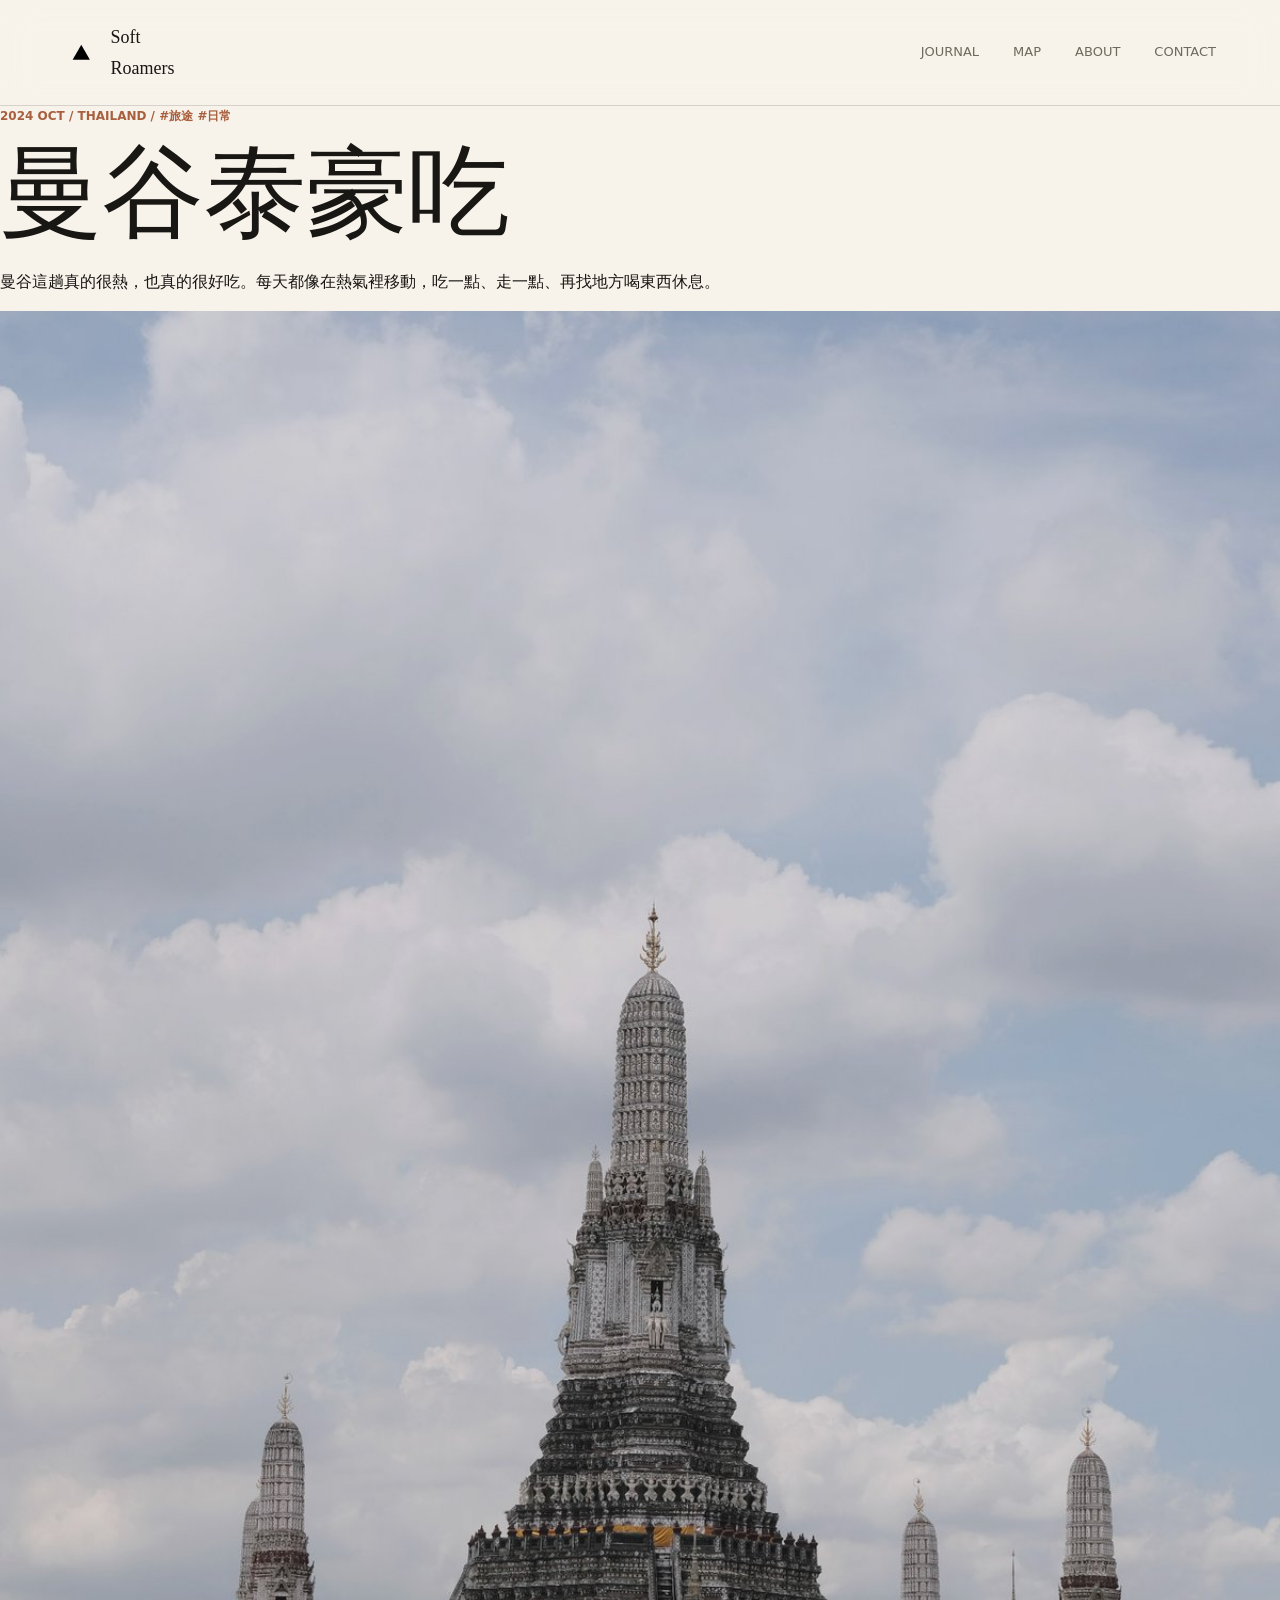
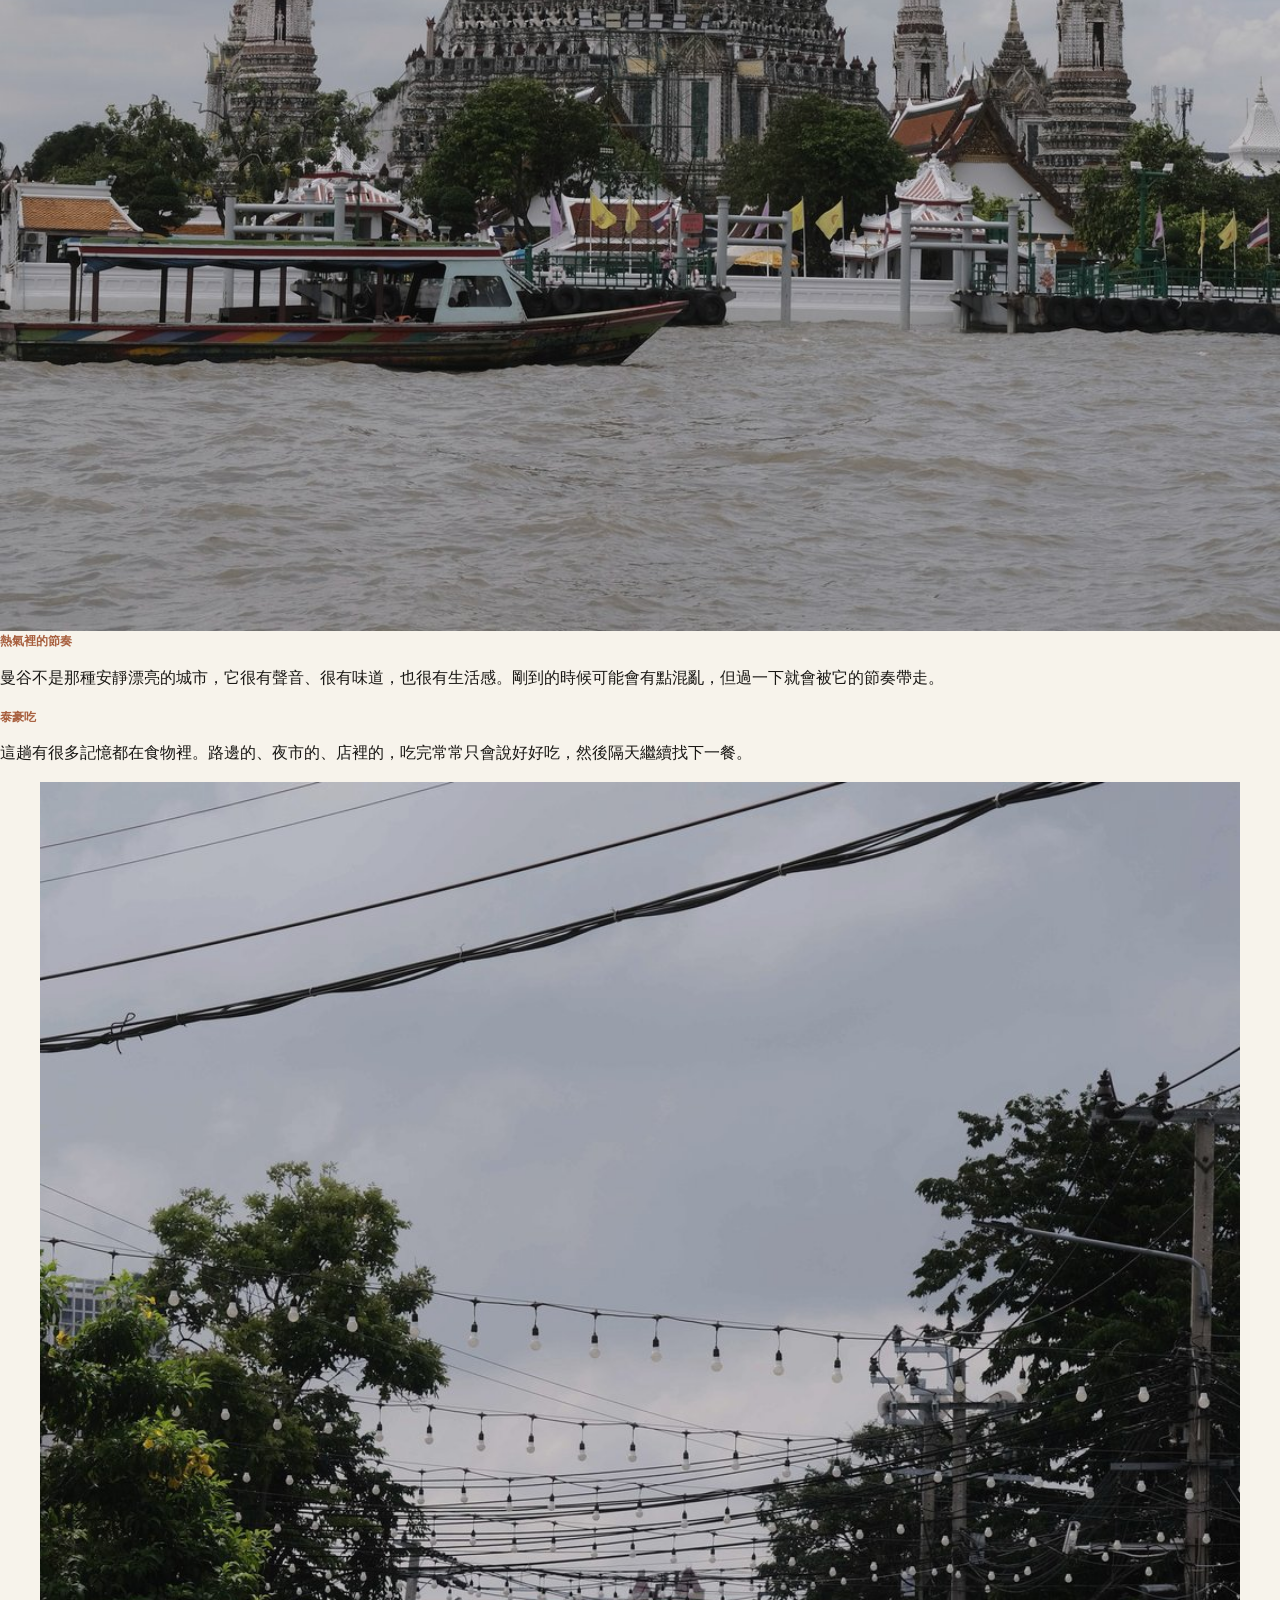
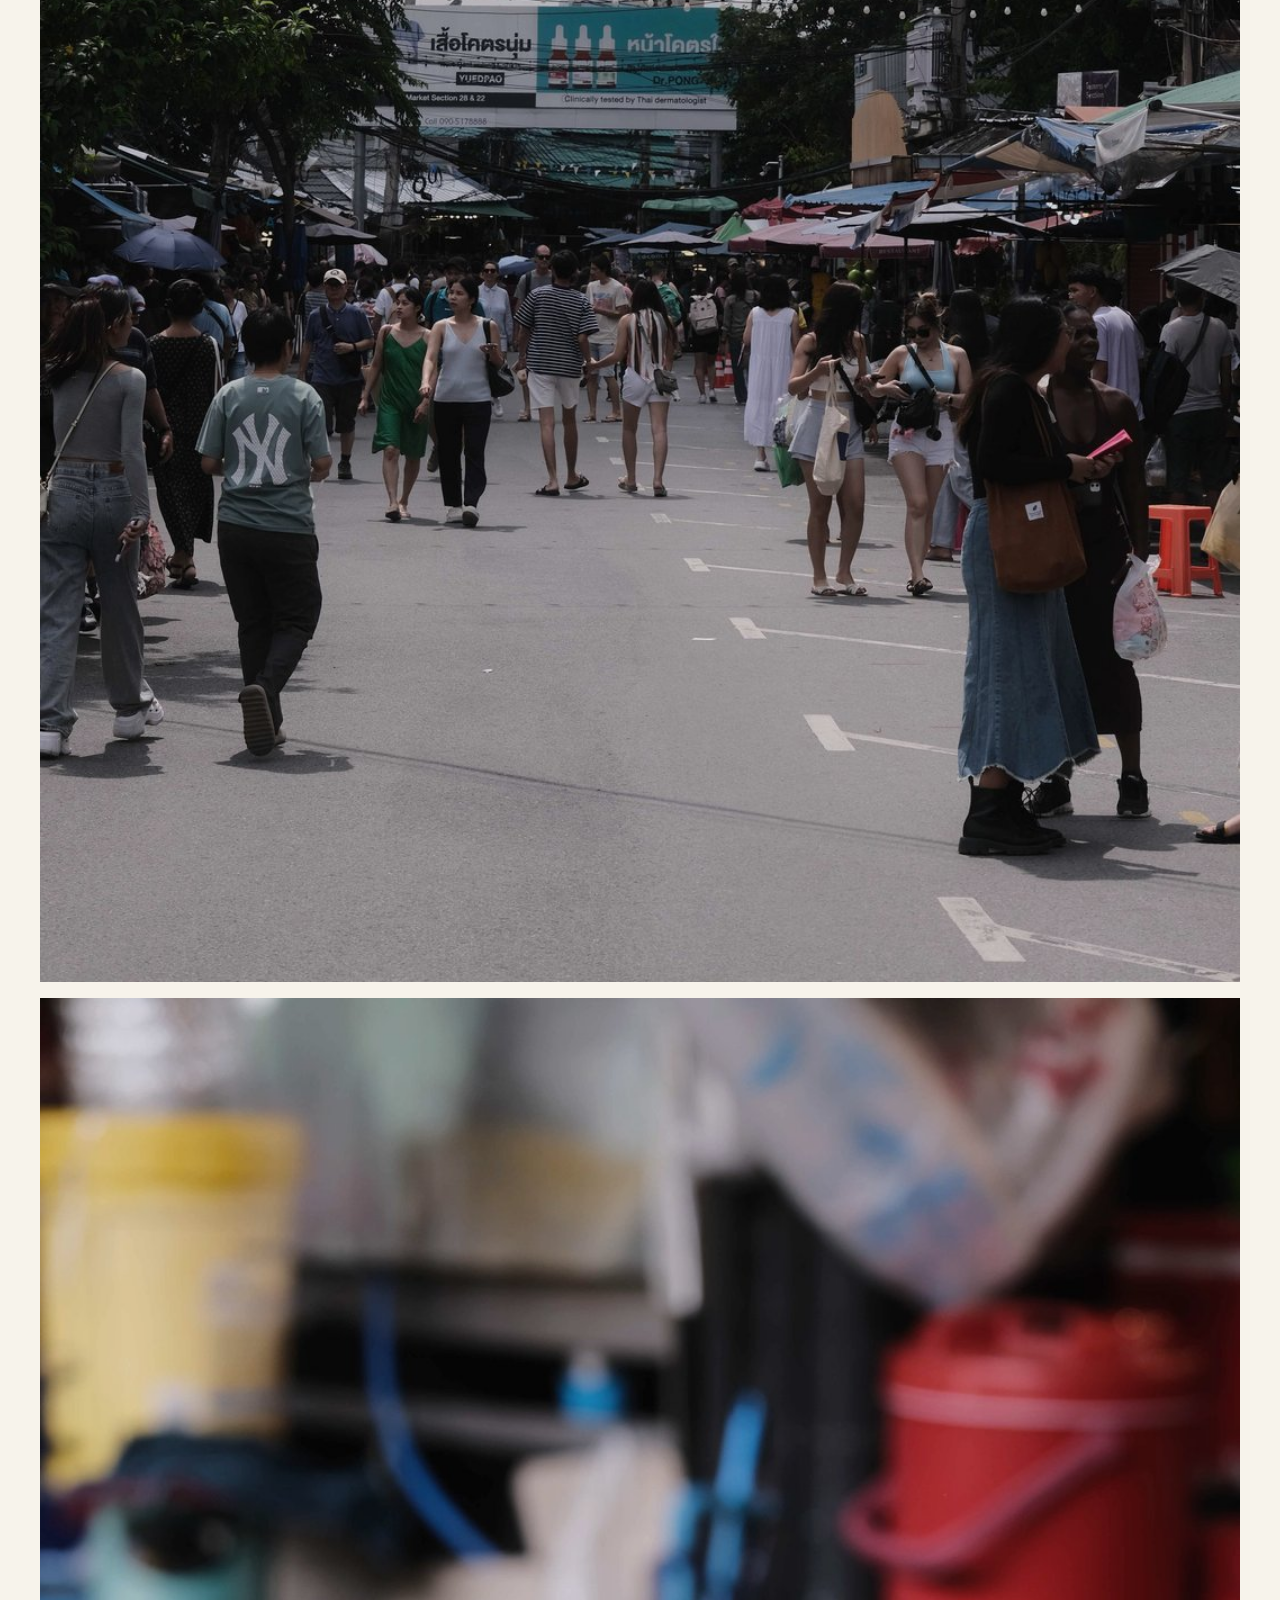
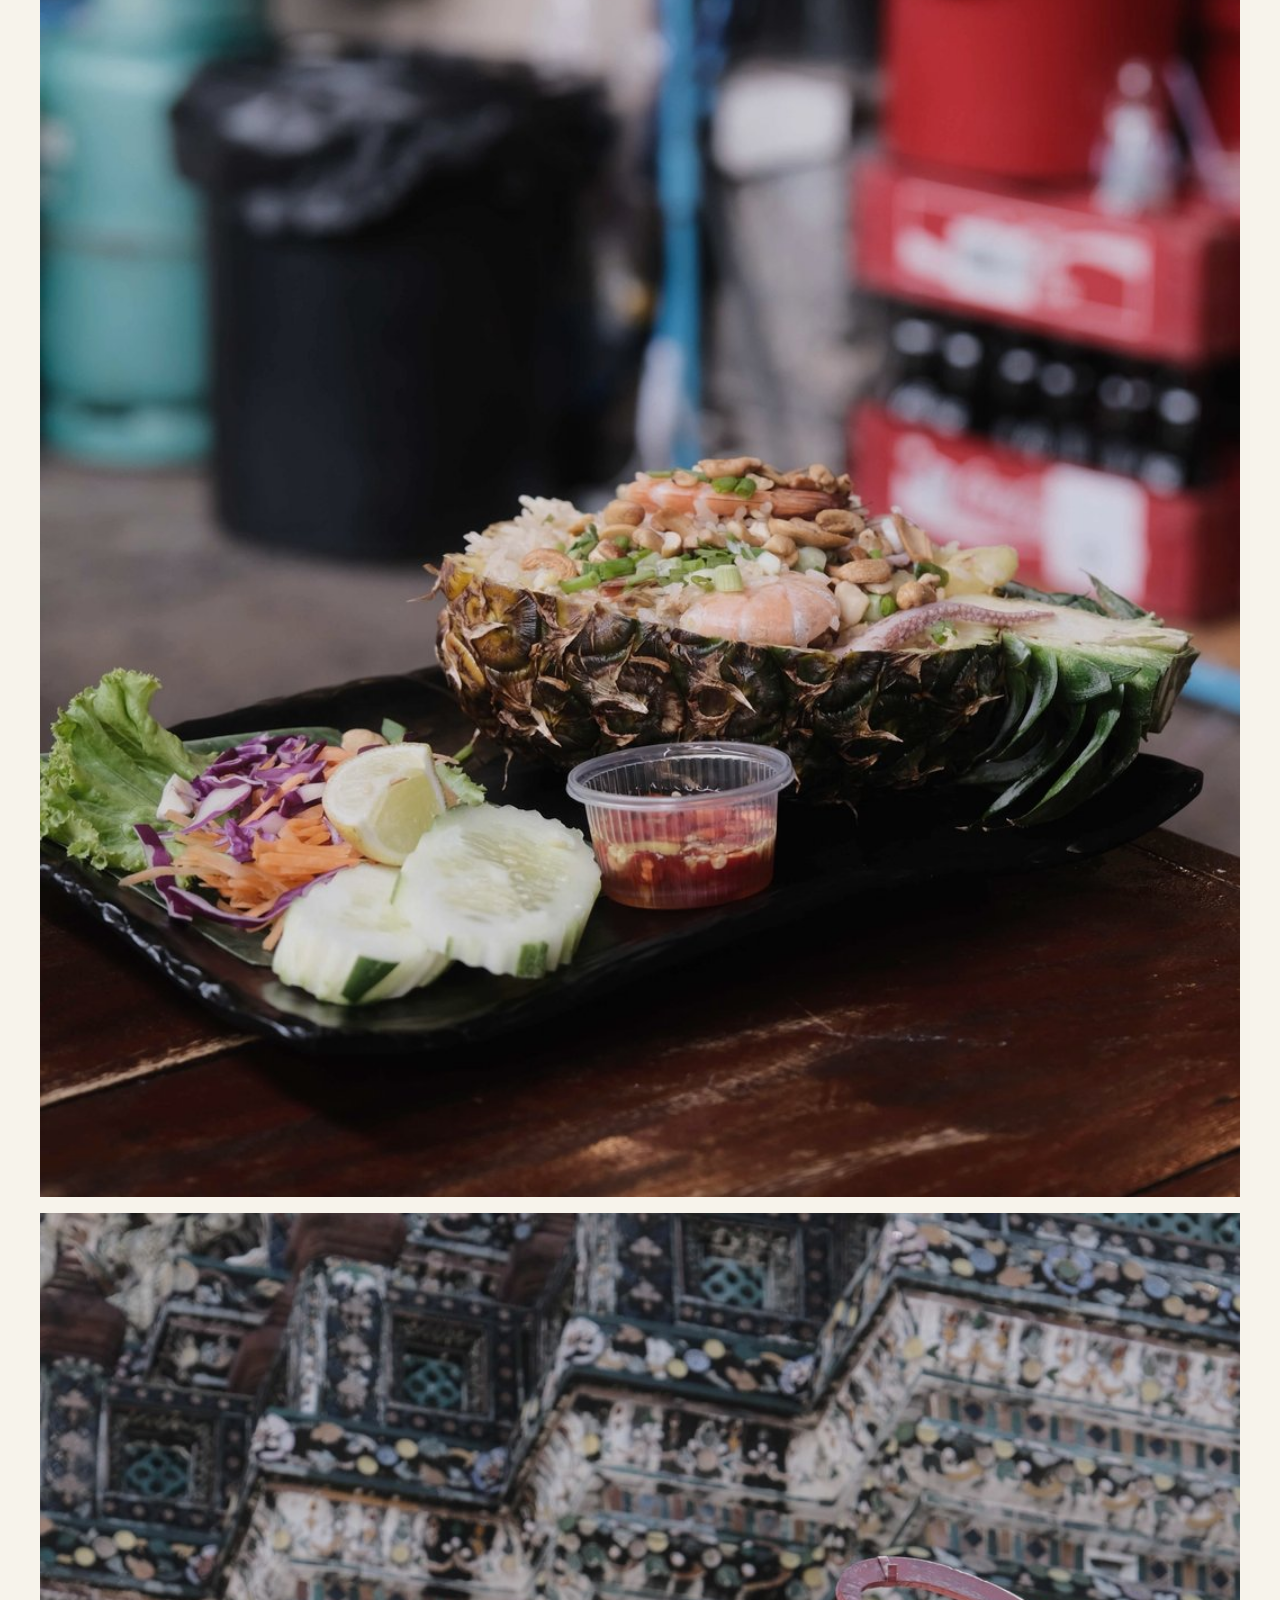
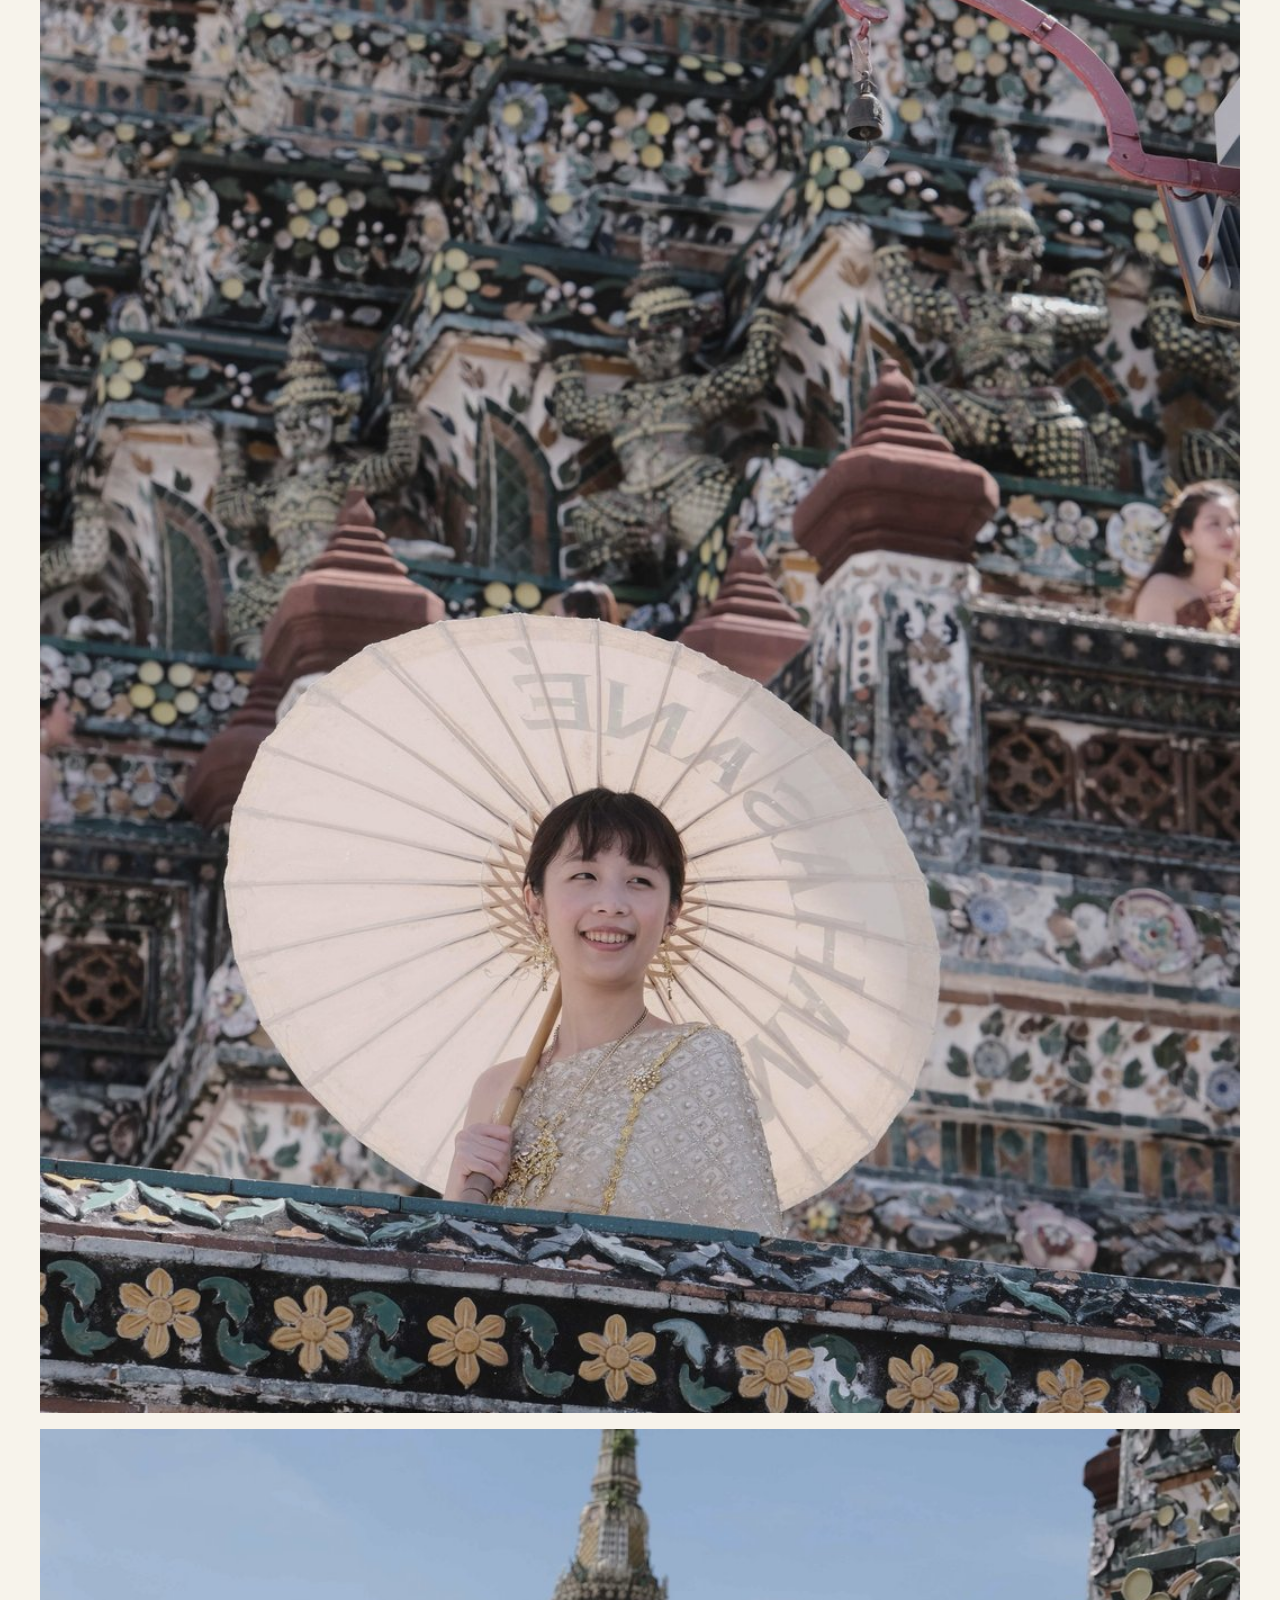
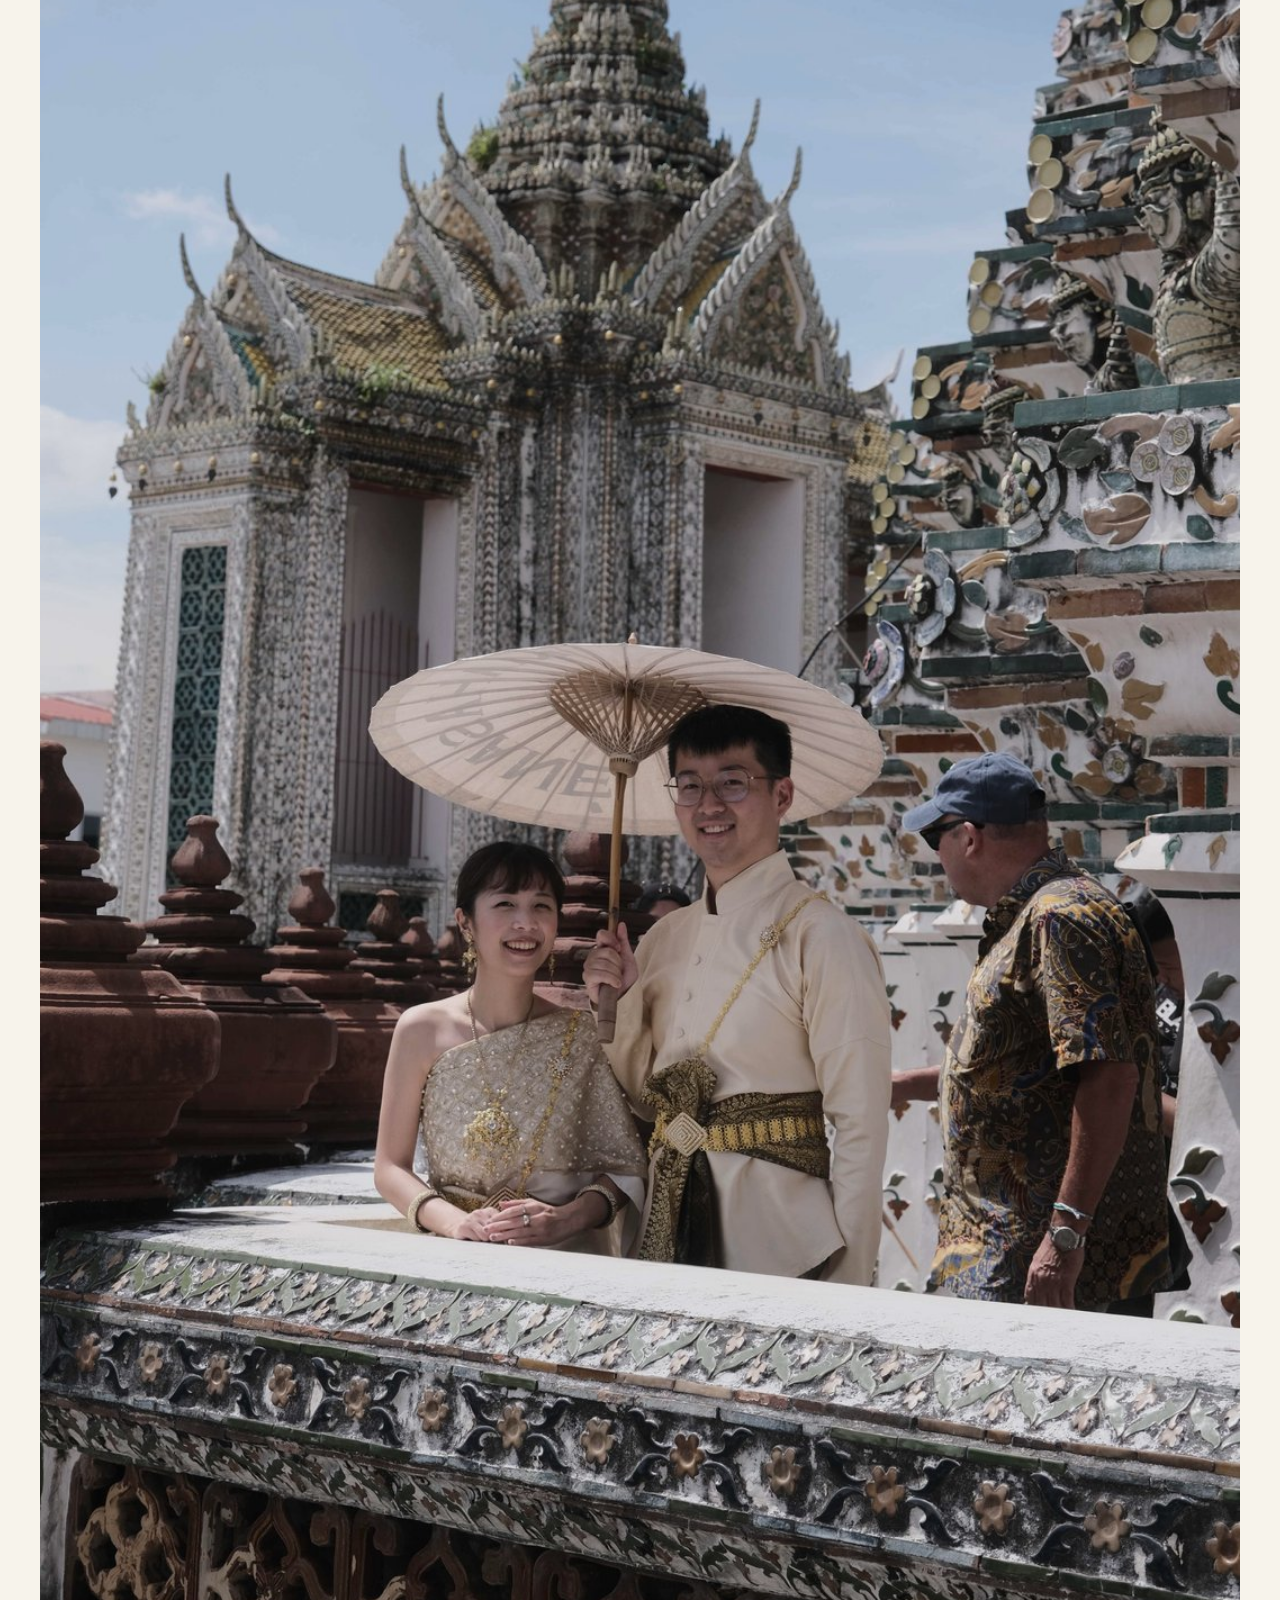
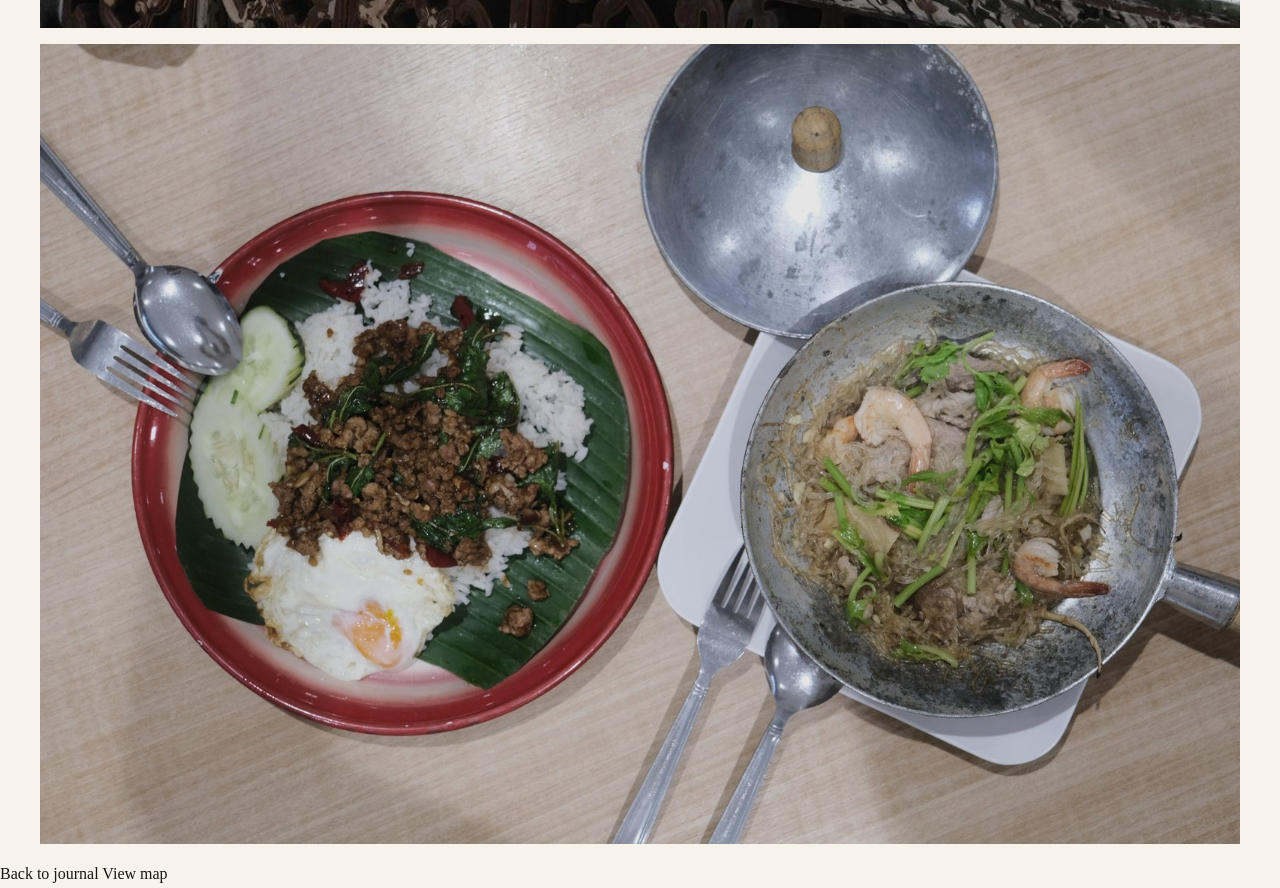
==== posts/bangkok.html @ ad035f4e "0520 14:30 update" ====
<!doctype html>
<html lang="zh-Hant">
  <head>
    <meta charset="utf-8" />
    <meta name="viewport" content="width=device-width, initial-scale=1" />
    <title>曼谷泰豪吃 | Soft Roamers</title>
    <meta name="description" content="曼谷這趟真的很熱，也真的很好吃。每天都像在熱氣裡移動，吃一點、走一點、再找地方喝東西休息。" />
    <link rel="stylesheet" href="../styles.css?v=posts-1" />
  </head>
  <body>
    <header class="site-header" id="top">
      <a class="brand" href="../index.html" aria-label="Soft Roamers home">
        <svg class="brand-logo" viewBox="0 0 64 64" aria-hidden="true">
          <path d="M16 46 32 18l16 28Z" />
          <path d="M24 39h13l-8-7h11" />
        </svg>
        <span>Soft Roamers</span>
      </a>
      <nav class="main-nav" aria-label="主要導覽">
        <a href="../index.html#journal">Journal</a>
        <a href="../index.html#map">Map</a>
        <a href="../index.html#about">About</a>
        <a href="../index.html#contact">Contact</a>
      </nav>
    </header>

    <main class="post-page">
      <article>
        <header class="post-hero">
          <p class="section-kicker">2024 Oct / Thailand / #旅途 #日常</p>
          <h1>曼谷泰豪吃</h1>
          <p>曼谷這趟真的很熱，也真的很好吃。每天都像在熱氣裡移動，吃一點、走一點、再找地方喝東西休息。</p>
          <img src="../assets/articles/bangkok/hero.jpg" alt="曼谷泰豪吃 代表照片" />
        </header>

        <section class="post-copy">
          <p class="section-kicker">熱氣裡的節奏</p>
          <p>曼谷不是那種安靜漂亮的城市，它很有聲音、很有味道，也很有生活感。剛到的時候可能會有點混亂，但過一下就會被它的節奏帶走。</p>
        </section>
        <section class="post-copy">
          <p class="section-kicker">泰豪吃</p>
          <p>這趟有很多記憶都在食物裡。路邊的、夜市的、店裡的，吃完常常只會說好好吃，然後隔天繼續找下一餐。</p>
        </section>

        <section class="post-gallery" aria-label="曼谷泰豪吃 照片集">
          <figure>
            <img src="../assets/articles/bangkok/01.jpg" alt="曼谷泰豪吃 旅行照片 1" />
          </figure>
          <figure>
            <img src="../assets/articles/bangkok/02.jpg" alt="曼谷泰豪吃 旅行照片 2" />
          </figure>
          <figure>
            <img src="../assets/articles/bangkok/03.jpg" alt="曼谷泰豪吃 旅行照片 3" />
          </figure>
          <figure>
            <img src="../assets/articles/bangkok/04.jpg" alt="曼谷泰豪吃 旅行照片 4" />
          </figure>
          <figure>
            <img src="../assets/articles/bangkok/05.jpg" alt="曼谷泰豪吃 旅行照片 5" />
          </figure>
        </section>

        <nav class="post-nav" aria-label="文章導覽">
          <a href="../index.html#journal">Back to journal</a>
          <a href="../index.html#map">View map</a>
        </nav>
      </article>
    </main>
  </body>
</html>
---- styles.css ----
:root {
  --paper: #f7f3eb;
  --ink: #191714;
  --muted: #6f695f;
  --line: rgba(25, 23, 20, 0.15);
  --clay: #a85f3e;
  --moss: #5c6b52;
  --sea: #3f6f76;
  --white: #fffdf8;
}

* {
  box-sizing: border-box;
}

body {
  margin: 0;
  background: var(--paper);
  color: var(--ink);
  font-family:
    "Noto Serif TC", "Songti TC", "PMingLiU", Georgia, serif;
  line-height: 1.7;
}

img {
  display: block;
  width: 100%;
  height: 100%;
  object-fit: cover;
  background: #ded7ca;
}

a {
  color: inherit;
  text-decoration: none;
}

.site-header {
  position: sticky;
  top: 0;
  z-index: 10;
  display: flex;
  align-items: center;
  justify-content: space-between;
  gap: 24px;
  padding: 22px clamp(20px, 5vw, 72px);
  border-bottom: 1px solid var(--line);
  background: rgba(247, 243, 235, 0.88);
  backdrop-filter: blur(18px);
}

.brand,
.main-nav,
.footer-links {
  display: flex;
  align-items: center;
}

.brand {
  gap: 12px;
  font-size: 18px;
  letter-spacing: 0;
}

.brand-mark {
  display: grid;
  width: 38px;
  height: 38px;
  place-items: center;
  border: 1px solid var(--ink);
  border-radius: 50%;
  font-size: 13px;
}

.main-nav {
  gap: clamp(14px, 3vw, 34px);
  color: var(--muted);
  font-family: Inter, "Noto Sans TC", system-ui, sans-serif;
  font-size: 13px;
  text-transform: uppercase;
}

.main-nav a {
  border-bottom: 1px solid transparent;
}

.main-nav a:hover {
  border-color: currentColor;
  color: var(--ink);
}

.hero {
  display: grid;
  grid-template-columns: minmax(260px, 0.74fr) minmax(360px, 1.26fr);
  gap: clamp(24px, 5vw, 68px);
  min-height: calc(100svh - 83px);
  padding: clamp(32px, 7vw, 92px) clamp(20px, 5vw, 72px) 40px;
  align-items: end;
}

.hero-copy {
  max-width: 540px;
  padding-bottom: clamp(8px, 7vw, 90px);
}

.eyebrow,
.section-kicker,
.card-meta {
  margin: 0 0 12px;
  color: var(--clay);
  font-family: Inter, "Noto Sans TC", system-ui, sans-serif;
  font-size: 12px;
  font-weight: 700;
  letter-spacing: 0;
  text-transform: uppercase;
}

h1,
h2,
h3,
p {
  margin-top: 0;
}

h1 {
  max-width: 10em;
  margin-bottom: 22px;
  font-size: clamp(42px, 8vw, 104px);
  font-weight: 500;
  line-height: 1.05;
}

h2 {
  margin-bottom: 0;
  font-size: clamp(26px, 4vw, 52px);
  font-weight: 500;
  line-height: 1.2;
}

h3 {
  margin: 8px 0 0;
  font-size: clamp(19px, 2.1vw, 30px);
  font-weight: 500;
  line-height: 1.32;
}

.hero-copy p:last-child {
  max-width: 28em;
  color: var(--muted);
  font-size: 18px;
}

.hero-image {
  position: relative;
  min-height: min(74svh, 760px);
  margin: 0;
  overflow: hidden;
}

.hero-image::after {
  position: absolute;
  inset: 0;
  content: "";
  background: linear-gradient(180deg, transparent 55%, rgba(0, 0, 0, 0.34));
}

.hero-image figcaption {
  position: absolute;
  right: 18px;
  bottom: 16px;
  z-index: 1;
  color: var(--white);
  font-family: Inter, "Noto Sans TC", system-ui, sans-serif;
  font-size: 12px;
}

.intro,
.archive,
.notes,
.site-footer {
  display: grid;
  grid-template-columns: minmax(220px, 0.8fr) minmax(320px, 1.2fr);
  gap: clamp(24px, 6vw, 96px);
  padding: clamp(64px, 9vw, 120px) clamp(20px, 5vw, 72px);
  border-top: 1px solid var(--line);
}

.intro-text {
  columns: 2 240px;
  column-gap: 42px;
  color: var(--muted);
  font-size: 18px;
}

.featured-grid {
  display: grid;
  grid-template-columns: repeat(4, 1fr);
  grid-auto-rows: minmax(260px, 34vw);
  gap: 18px;
  padding: 0 clamp(20px, 5vw, 72px) clamp(64px, 9vw, 120px);
}

.section-heading {
  grid-column: 1 / -1;
  max-width: 720px;
  margin-bottom: 10px;
}

.feature-card {
  position: relative;
  min-height: 260px;
  overflow: hidden;
  background: var(--white);
}

.feature-card.tall {
  grid-row: span 2;
  grid-column: span 2;
}

.feature-card.wide {
  grid-column: span 2;
}

.feature-card a {
  display: grid;
  height: 100%;
  align-content: end;
  padding: 24px;
}

.feature-card img,
.feature-card::after {
  position: absolute;
  inset: 0;
}

.feature-card img {
  transition: transform 700ms ease;
}

.feature-card::after {
  content: "";
  background: linear-gradient(180deg, transparent 38%, rgba(0, 0, 0, 0.68));
}

.feature-card .card-meta,
.feature-card h3 {
  position: relative;
  z-index: 1;
  max-width: 16em;
  color: var(--white);
}

.feature-card .card-meta {
  margin-bottom: 2px;
  color: #f3d9c4;
}

.feature-card:hover img {
  transform: scale(1.045);
}

.archive-list {
  border-top: 1px solid var(--line);
}

.archive-list a {
  display: grid;
  grid-template-columns: 54px minmax(130px, 0.55fr) 1fr;
  gap: 20px;
  padding: 22px 0;
  border-bottom: 1px solid var(--line);
  align-items: baseline;
}

.archive-list span,
.archive-list em {
  color: var(--muted);
  font-family: Inter, "Noto Sans TC", system-ui, sans-serif;
  font-size: 13px;
  font-style: normal;
}

.archive-list strong {
  font-size: 22px;
  font-weight: 500;
}

.archive-list a:hover strong {
  color: var(--sea);
}

.photo-strip {
  display: grid;
  grid-template-columns: 1.2fr 0.8fr 1fr 0.9fr;
  gap: 18px;
  padding: 0 clamp(20px, 5vw, 72px) clamp(64px, 9vw, 120px);
}

.photo-strip img {
  aspect-ratio: 4 / 5;
}

.photo-strip img:nth-child(2),
.photo-strip img:nth-child(4) {
  margin-top: 64px;
}

.note-columns {
  display: grid;
  grid-template-columns: repeat(3, 1fr);
  gap: 24px;
}

.note-columns p {
  margin: 0;
  padding-top: 18px;
  border-top: 1px solid var(--line);
  color: var(--muted);
  font-size: 17px;
}

.site-footer {
  min-height: 360px;
  background: var(--ink);
  color: var(--paper);
}

.site-footer .section-kicker {
  color: #d8a178;
}

.footer-links {
  flex-direction: column;
  align-items: flex-start;
  justify-content: flex-end;
  gap: 14px;
  font-family: Inter, "Noto Sans TC", system-ui, sans-serif;
}

.footer-links a {
  border-bottom: 1px solid rgba(247, 243, 235, 0.38);
}

.social-links {
  display: flex;
  gap: 12px;
  padding: 8px 0 4px;
}

.social-link {
  display: grid;
  width: 42px;
  height: 42px;
  place-items: center;
  border: 1px solid rgba(247, 243, 235, 0.42);
  border-radius: 50%;
  transition:
    background 180ms ease,
    color 180ms ease,
    transform 180ms ease;
}

.footer-links .social-link {
  border-bottom: 1px solid rgba(247, 243, 235, 0.42);
}

.social-link svg {
  width: 21px;
  height: 21px;
  fill: none;
  stroke: currentColor;
  stroke-linecap: round;
  stroke-linejoin: round;
  stroke-width: 1.65;
}

.social-link:hover {
  background: var(--paper);
  color: var(--ink);
  transform: translateY(-2px);
}

@media (max-width: 900px) {
  .site-header {
    align-items: flex-start;
    flex-direction: column;
  }

  .main-nav {
    width: 100%;
    overflow-x: auto;
    padding-bottom: 4px;
  }

  .hero,
  .intro,
  .archive,
  .notes,
  .site-footer {
    grid-template-columns: 1fr;
  }

  .hero {
    min-height: auto;
  }

  .hero-copy {
    padding-bottom: 0;
  }

  .hero-image {
    min-height: 58svh;
  }

  .featured-grid {
    grid-template-columns: 1fr 1fr;
    grid-auto-rows: minmax(250px, 62vw);
  }

  .feature-card.tall,
  .feature-card.wide {
    grid-column: span 2;
  }

  .photo-strip,
  .note-columns {
    grid-template-columns: 1fr 1fr;
  }
}

@media (max-width: 620px) {
  .site-header {
    position: static;
  }

  h1 {
    font-size: 44px;
  }

  .featured-grid,
  .photo-strip,
  .note-columns {
    grid-template-columns: 1fr;
  }

  .feature-card,
  .feature-card.tall,
  .feature-card.wide {
    grid-column: auto;
    grid-row: auto;
  }

  .archive-list a {
    grid-template-columns: 38px 1fr;
  }

  .archive-list em {
    grid-column: 2;
  }

  .photo-strip img:nth-child(2),
  .photo-strip img:nth-child(4) {
    margin-top: 0;
  }
}
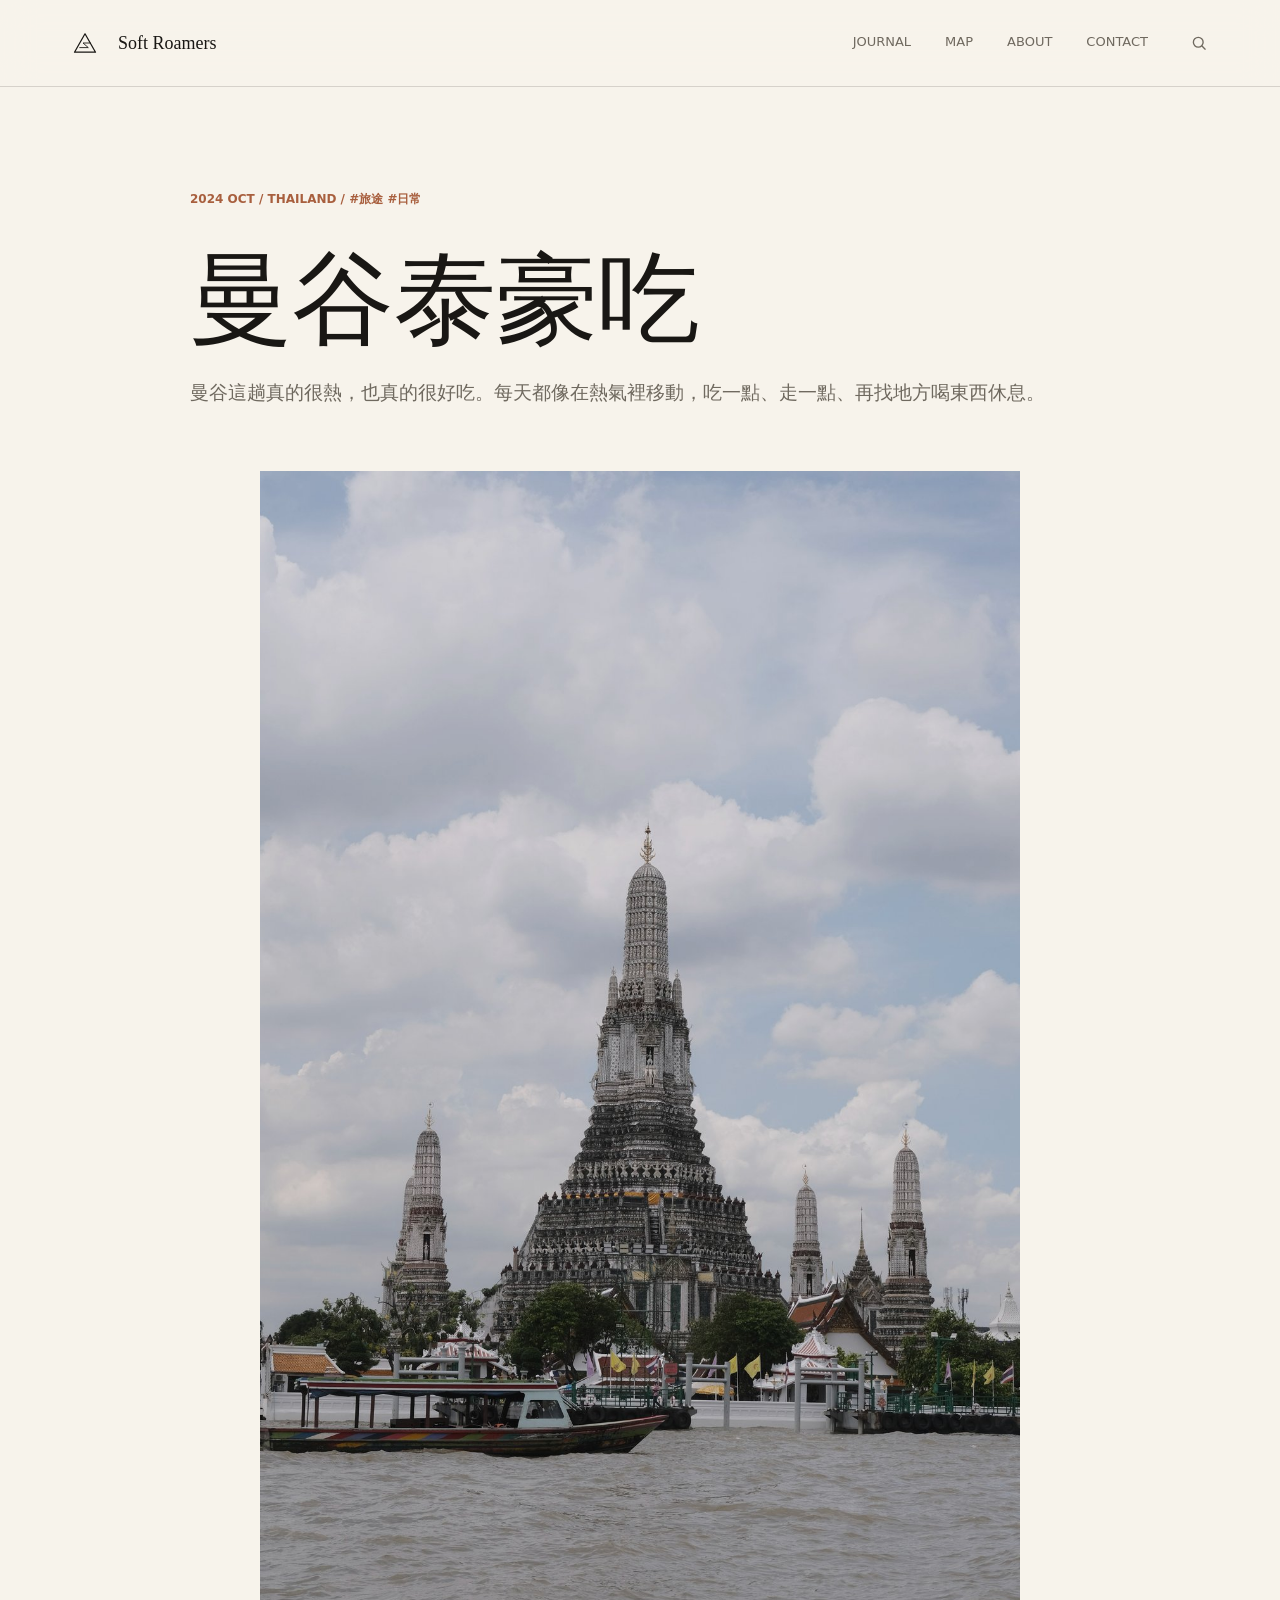
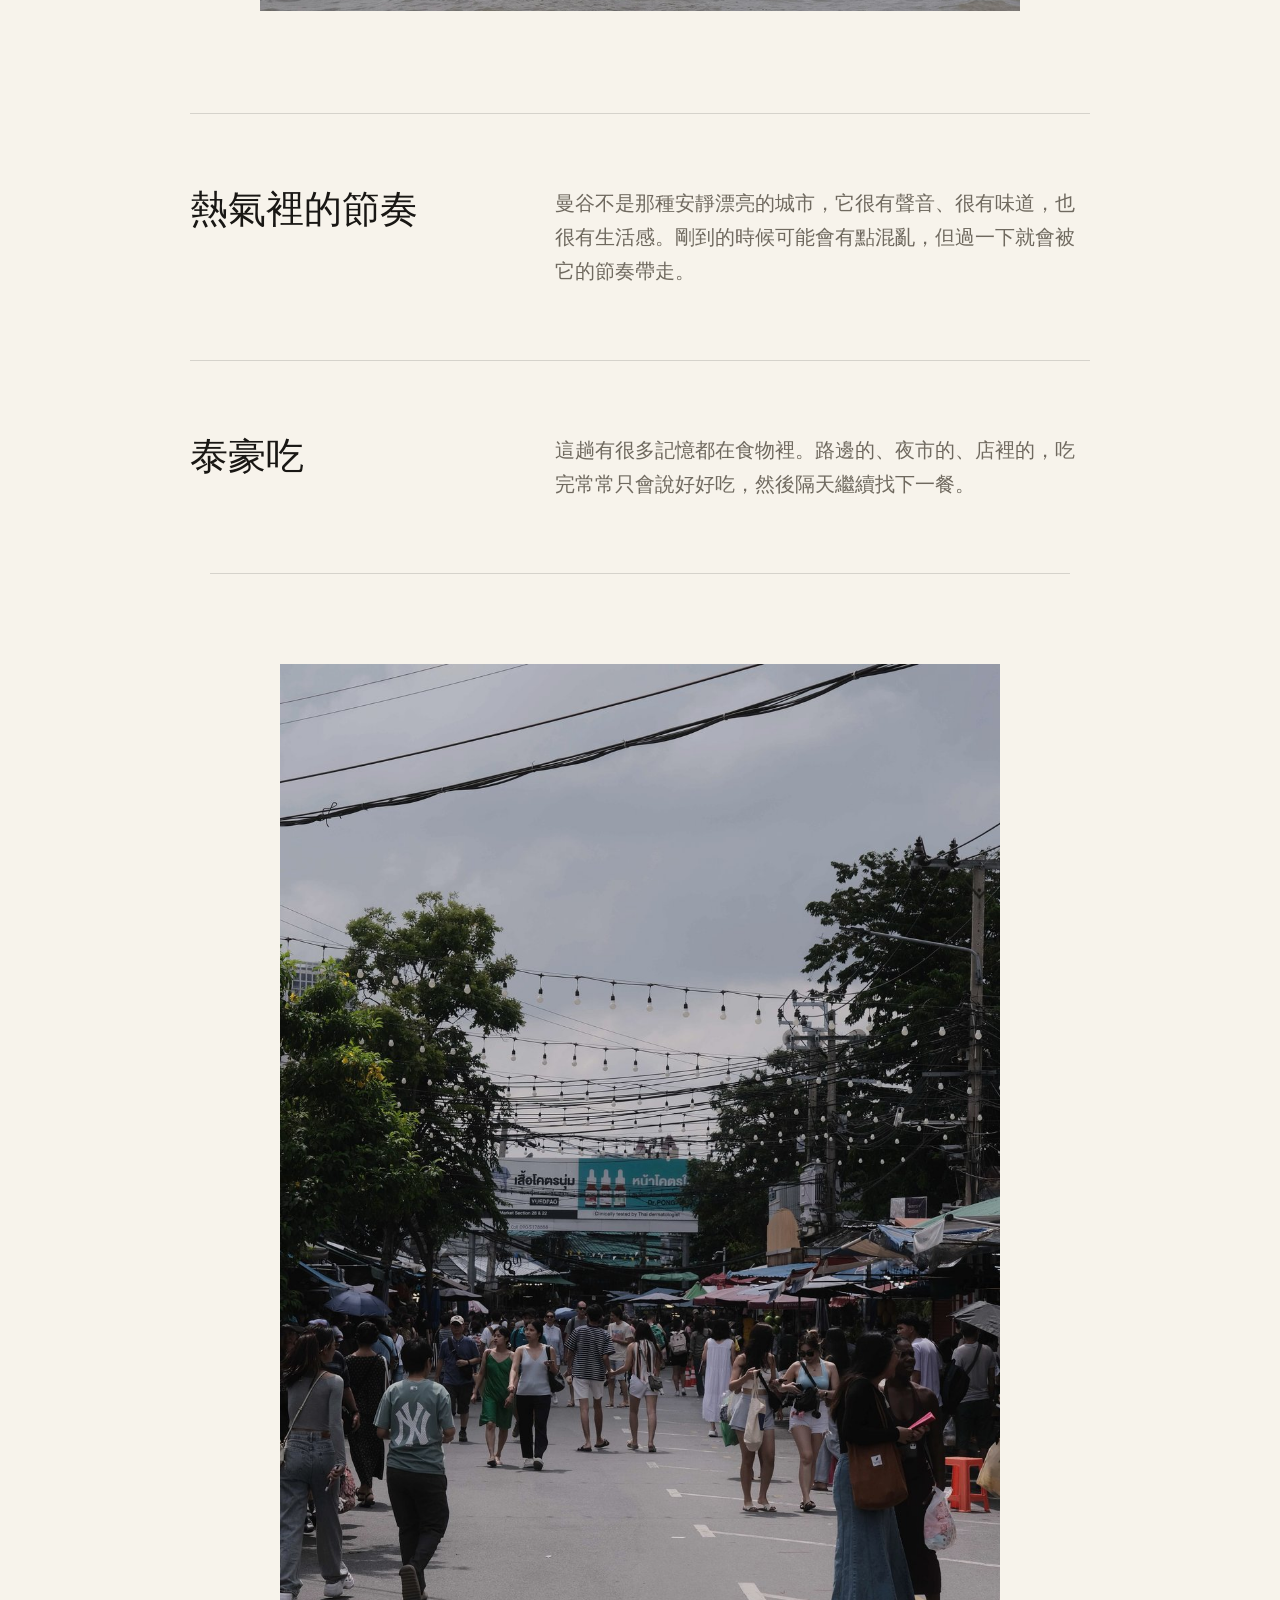
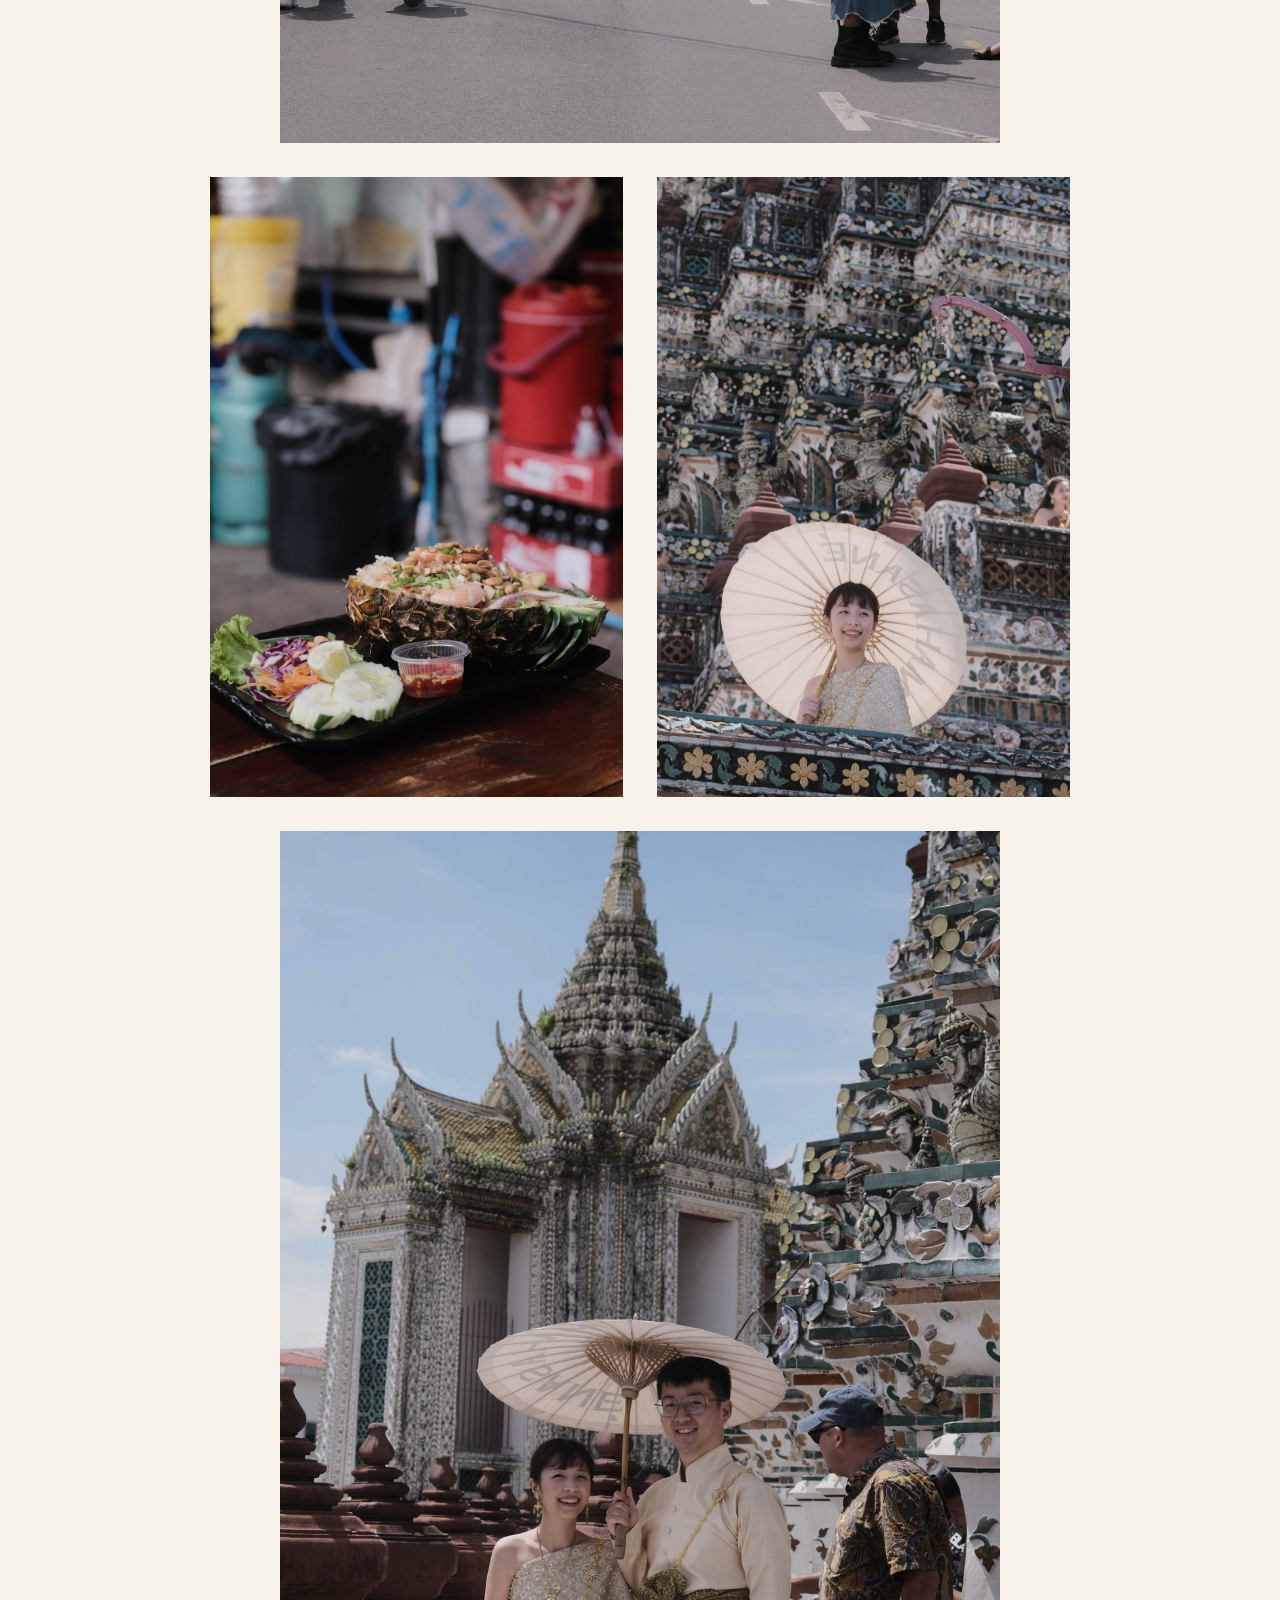
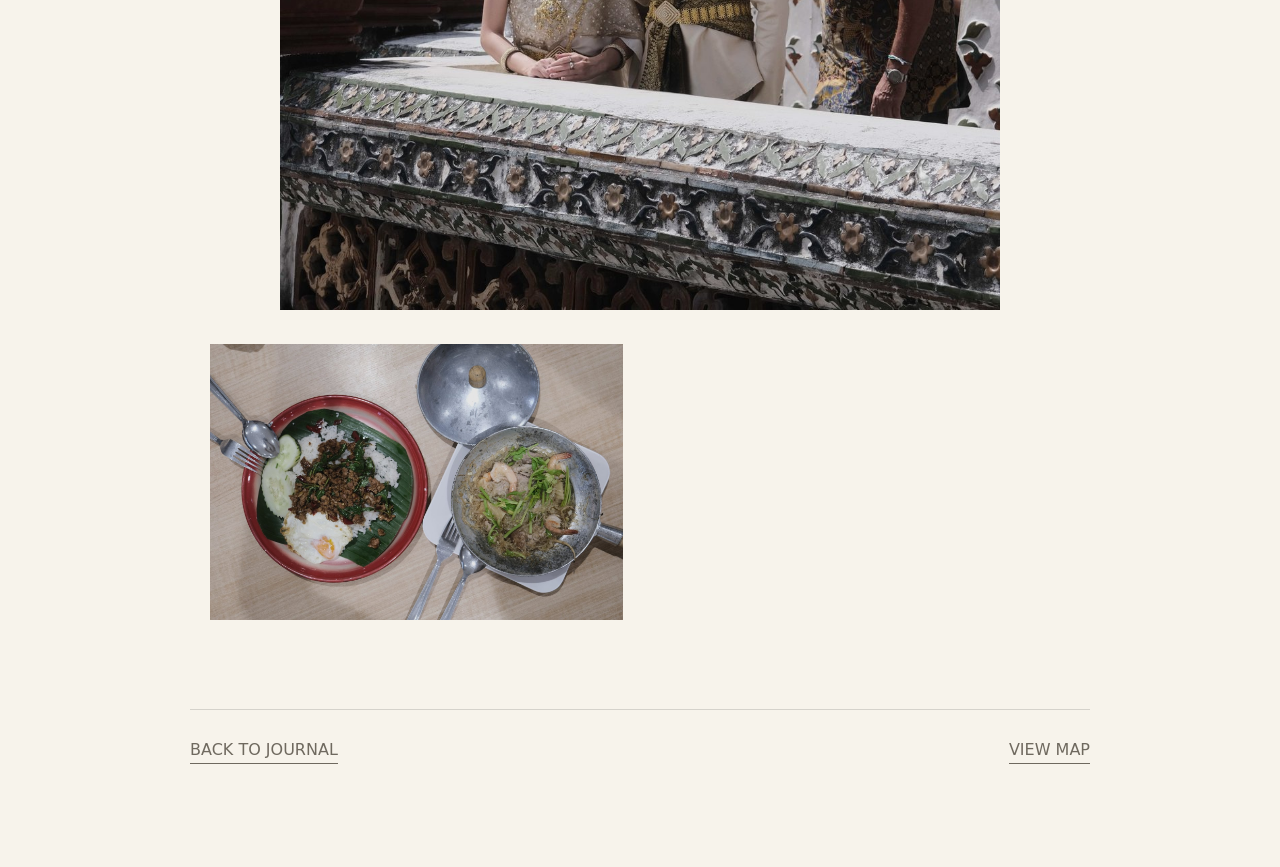
==== commit 4461c840: "Update travel blog layout and interactions - Fix search overlay behavior across home and post pages" ====
--- a/posts/bangkok.html
+++ b/posts/bangkok.html
@@ -5,9 +5,9 @@
     <meta name="viewport" content="width=device-width, initial-scale=1" />
     <title>曼谷泰豪吃 | Soft Roamers</title>
     <meta name="description" content="曼谷這趟真的很熱，也真的很好吃。每天都像在熱氣裡移動，吃一點、走一點、再找地方喝東西休息。" />
-    <link rel="stylesheet" href="../styles.css?v=posts-1" />
+    <link rel="stylesheet" href="../styles.css?v=layout-3" />
   </head>
-  <body>
+  <body data-path-prefix="../">
     <header class="site-header" id="top">
       <a class="brand" href="../index.html" aria-label="Soft Roamers home">
         <svg class="brand-logo" viewBox="0 0 64 64" aria-hidden="true">
@@ -21,8 +21,35 @@
         <a href="../index.html#map">Map</a>
         <a href="../index.html#about">About</a>
         <a href="../index.html#contact">Contact</a>
+        <button class="search-trigger" type="button" aria-label="搜尋文章" aria-controls="search-panel">
+          <svg aria-hidden="true" viewBox="0 0 24 24">
+            <circle cx="11" cy="11" r="6.5" />
+            <path d="m16 16 4.2 4.2" />
+          </svg>
+        </button>
       </nav>
     </header>
+
+    <div class="search-panel" id="search-panel" hidden>
+      <div class="search-backdrop" data-search-close></div>
+      <section class="search-dialog" role="dialog" aria-modal="true" aria-labelledby="search-title">
+        <div class="search-head">
+          <p class="section-kicker">search journal</p>
+          <button class="search-close" type="button" data-search-close aria-label="關閉搜尋">Close</button>
+        </div>
+        <h2 id="search-title">搜尋文章</h2>
+        <label class="search-box">
+          <span>關鍵字或分類</span>
+          <input type="search" data-search-input placeholder="輸入城市、國家、#旅途、#日常、#閱讀..." />
+        </label>
+        <div class="search-tags" aria-label="常用分類">
+          <button type="button" data-search-tag="#旅途">#旅途</button>
+          <button type="button" data-search-tag="#日常">#日常</button>
+          <button type="button" data-search-tag="#閱讀">#閱讀</button>
+        </div>
+        <div class="search-results" data-search-results></div>
+      </section>
+    </div>
 
     <main class="post-page">
       <article>
@@ -63,8 +90,9 @@
         <nav class="post-nav" aria-label="文章導覽">
           <a href="../index.html#journal">Back to journal</a>
           <a href="../index.html#map">View map</a>
-        </nav>
+      </nav>
       </article>
     </main>
+    <script src="../script.js?v=layout-4"></script>
   </body>
 </html>
--- a/styles.css
+++ b/styles.css
@@ -13,13 +13,24 @@
   box-sizing: border-box;
 }
 
+html {
+  -webkit-text-size-adjust: 100%;
+  text-size-adjust: 100%;
+  text-rendering: optimizeLegibility;
+}
+
 body {
   margin: 0;
   background: var(--paper);
   color: var(--ink);
   font-family:
-    "Noto Serif TC", "Songti TC", "PMingLiU", Georgia, serif;
+    "Noto Serif TC", "Songti TC", "Noto Serif CJK TC", "PingFang TC",
+    "Microsoft JhengHei", Georgia, serif;
   line-height: 1.7;
+}
+
+body.search-open {
+  overflow: hidden;
 }
 
 img {
@@ -62,14 +73,22 @@
   letter-spacing: 0;
 }
 
-.brand-mark {
-  display: grid;
-  width: 38px;
-  height: 38px;
-  place-items: center;
-  border: 1px solid var(--ink);
-  border-radius: 50%;
-  font-size: 13px;
+.brand-logo {
+  width: 42px;
+  height: 42px;
+  flex: 0 0 auto;
+  fill: none;
+  stroke: currentColor;
+  stroke-linecap: round;
+  stroke-linejoin: round;
+}
+
+.brand-logo path:first-child {
+  stroke-width: 1.9;
+}
+
+.brand-logo path:last-child {
+  stroke-width: 1.35;
 }
 
 .main-nav {
@@ -80,13 +99,176 @@
   text-transform: uppercase;
 }
 
-.main-nav a {
+.main-nav a,
+.search-trigger {
   border-bottom: 1px solid transparent;
 }
 
-.main-nav a:hover {
+.main-nav a:hover,
+.search-trigger:hover {
   border-color: currentColor;
   color: var(--ink);
+}
+
+.search-trigger {
+  display: grid;
+  width: 34px;
+  height: 34px;
+  padding: 0;
+  place-items: center;
+  border: 0;
+  background: transparent;
+  color: inherit;
+  cursor: pointer;
+  position: relative;
+  z-index: 12;
+}
+
+.search-trigger svg {
+  width: 18px;
+  height: 18px;
+  fill: none;
+  stroke: currentColor;
+  stroke-linecap: round;
+  stroke-linejoin: round;
+  stroke-width: 1.8;
+}
+
+.search-panel[hidden] {
+  display: none;
+}
+
+.search-panel {
+  position: fixed;
+  inset: 0;
+  z-index: 100;
+  display: grid;
+  place-items: start center;
+  padding: clamp(28px, 8vw, 82px) 20px;
+}
+
+.search-backdrop {
+  position: absolute;
+  inset: 0;
+  background: rgba(25, 23, 20, 0.34);
+  backdrop-filter: blur(8px);
+}
+
+.search-dialog {
+  position: relative;
+  width: min(760px, 100%);
+  max-height: min(760px, calc(100svh - 56px));
+  overflow: auto;
+  padding: clamp(24px, 5vw, 42px);
+  border: 1px solid var(--line);
+  background: rgba(247, 243, 235, 0.97);
+  box-shadow: 0 28px 80px rgba(25, 23, 20, 0.22);
+}
+
+.search-head {
+  display: flex;
+  align-items: center;
+  justify-content: space-between;
+  gap: 20px;
+}
+
+.search-close {
+  padding: 0 0 3px;
+  border: 0;
+  border-bottom: 1px solid currentColor;
+  background: transparent;
+  color: var(--muted);
+  cursor: pointer;
+  font-family: Inter, "Noto Sans TC", system-ui, sans-serif;
+  font-size: 12px;
+  text-transform: uppercase;
+}
+
+.search-box {
+  display: grid;
+  gap: 8px;
+  margin-top: 24px;
+  color: var(--muted);
+  font-family: Inter, "Noto Sans TC", system-ui, sans-serif;
+  font-size: 12px;
+  text-transform: uppercase;
+}
+
+.search-box input {
+  width: 100%;
+  padding: 14px 0;
+  border: 0;
+  border-bottom: 1px solid var(--ink);
+  border-radius: 0;
+  background: transparent;
+  color: var(--ink);
+  font: inherit;
+  font-size: 22px;
+  outline: none;
+  text-transform: none;
+}
+
+.search-tags {
+  display: flex;
+  flex-wrap: wrap;
+  gap: 10px;
+  margin: 20px 0 26px;
+}
+
+.search-tags button,
+.post-tags {
+  font-family: Inter, "Noto Sans TC", system-ui, sans-serif;
+  font-size: 12px;
+  font-weight: 700;
+}
+
+.search-tags button {
+  padding: 7px 10px;
+  border: 1px solid var(--line);
+  background: transparent;
+  color: var(--muted);
+  cursor: pointer;
+}
+
+.search-tags button:hover {
+  border-color: var(--ink);
+  color: var(--ink);
+}
+
+.search-results {
+  display: grid;
+  gap: 0;
+  border-top: 1px solid var(--line);
+}
+
+.search-result {
+  display: grid;
+  grid-template-columns: 84px 1fr;
+  gap: 18px;
+  padding: 16px 0;
+  border-bottom: 1px solid var(--line);
+}
+
+.search-result img {
+  aspect-ratio: 1;
+}
+
+.search-result strong {
+  display: block;
+  margin-bottom: 4px;
+  font-size: 18px;
+  font-weight: 500;
+}
+
+.search-result span {
+  color: var(--muted);
+  font-family: Inter, "Noto Sans TC", system-ui, sans-serif;
+  font-size: 12px;
+}
+
+.search-empty {
+  padding: 18px 0;
+  color: var(--muted);
 }
 
 .hero {
@@ -157,6 +339,11 @@
   overflow: hidden;
 }
 
+.hero-image img {
+  position: absolute;
+  inset: 0;
+}
+
 .hero-image::after {
   position: absolute;
   inset: 0;
@@ -176,6 +363,7 @@
 
 .intro,
 .archive,
+.map-section,
 .notes,
 .site-footer {
   display: grid;
@@ -185,6 +373,111 @@
   border-top: 1px solid var(--line);
 }
 
+.post-page {
+  padding: clamp(42px, 8vw, 108px) clamp(20px, 5vw, 72px);
+}
+
+.post-page article {
+  width: min(900px, 100%);
+  margin: 0 auto;
+}
+
+.post-hero {
+  display: grid;
+  gap: 24px;
+  margin-bottom: clamp(56px, 8vw, 108px);
+}
+
+.post-hero h1 {
+  max-width: 11em;
+  margin: 0;
+}
+
+.post-hero p:not(.section-kicker) {
+  max-width: 46em;
+  color: var(--muted);
+  font-size: 19px;
+}
+
+.post-hero img {
+  width: min(760px, 100%);
+  height: auto;
+  max-height: none;
+  margin-top: 18px;
+  justify-self: center;
+  object-fit: contain;
+}
+
+.post-copy {
+  display: grid;
+  grid-template-columns: minmax(180px, 0.35fr) minmax(320px, 0.65fr);
+  gap: clamp(24px, 6vw, 86px);
+  padding: clamp(34px, 6vw, 72px) 0;
+  border-top: 1px solid var(--line);
+}
+
+.post-copy p:last-child {
+  margin: 0;
+  color: var(--muted);
+  font-size: 20px;
+}
+
+.post-copy .section-kicker {
+  color: var(--ink);
+  font-family: "Noto Serif TC", "Songti TC", "PMingLiU", Georgia, serif;
+  font-size: clamp(24px, 3.2vw, 38px);
+  font-weight: 500;
+  line-height: 1.25;
+  text-transform: none;
+}
+
+.post-gallery {
+  display: grid;
+  grid-template-columns: repeat(6, 1fr);
+  gap: clamp(18px, 3vw, 34px);
+  width: min(860px, 100%);
+  margin-inline: auto;
+  padding: clamp(44px, 7vw, 92px) 0;
+  border-top: 1px solid var(--line);
+}
+
+.post-gallery figure {
+  grid-column: span 3;
+  margin: 0;
+}
+
+.post-gallery figure:first-child,
+.post-gallery figure:nth-child(4) {
+  grid-column: span 6;
+}
+
+.post-gallery img {
+  width: 100%;
+  height: auto;
+  object-fit: contain;
+}
+
+.post-gallery figure:first-child img,
+.post-gallery figure:nth-child(4) img {
+  width: min(720px, 100%);
+  margin-inline: auto;
+}
+
+.post-nav {
+  display: flex;
+  justify-content: space-between;
+  gap: 18px;
+  padding-top: 26px;
+  border-top: 1px solid var(--line);
+  color: var(--muted);
+  font-family: Inter, "Noto Sans TC", system-ui, sans-serif;
+  text-transform: uppercase;
+}
+
+.post-nav a {
+  border-bottom: 1px solid currentColor;
+}
+
 .intro-text {
   columns: 2 240px;
   column-gap: 42px;
@@ -195,6 +488,7 @@
 .featured-grid {
   display: grid;
   grid-template-columns: repeat(4, 1fr);
+  grid-template-rows: auto;
   grid-auto-rows: minmax(260px, 34vw);
   gap: 18px;
   padding: 0 clamp(20px, 5vw, 72px) clamp(64px, 9vw, 120px);
@@ -245,6 +539,7 @@
 }
 
 .feature-card .card-meta,
+.feature-card .post-tags,
 .feature-card h3 {
   position: relative;
   z-index: 1;
@@ -257,6 +552,12 @@
   color: #f3d9c4;
 }
 
+.feature-card .post-tags {
+  display: block;
+  margin-top: 4px;
+  color: rgba(255, 253, 248, 0.76);
+}
+
 .feature-card:hover img {
   transform: scale(1.045);
 }
@@ -307,6 +608,112 @@
   margin-top: 64px;
 }
 
+.map-section {
+  grid-template-columns: minmax(220px, 0.8fr) minmax(320px, 1.2fr);
+  align-items: start;
+}
+
+.map-section .world-map {
+  grid-column: 1 / -1;
+  justify-self: center;
+  width: min(100%, 1280px);
+}
+
+.map-intro {
+  max-width: 36em;
+  color: var(--muted);
+  font-size: 17px;
+}
+
+.world-map {
+  position: relative;
+  min-height: clamp(360px, 44vw, 620px);
+  margin-top: clamp(24px, 4vw, 44px);
+  overflow: hidden;
+  border-top: 1px solid var(--line);
+  border-bottom: 1px solid var(--line);
+  background:
+    linear-gradient(135deg, rgba(63, 111, 118, 0.16), transparent 42%),
+    linear-gradient(315deg, rgba(168, 95, 62, 0.12), transparent 45%),
+    #ece5d9;
+}
+
+.world-map svg {
+  position: absolute;
+  inset: 0;
+  width: 100%;
+  height: 100%;
+}
+
+.land {
+  fill: rgba(25, 23, 20, 0.085);
+  filter: blur(0.18px);
+  stroke: rgba(25, 23, 20, 0.1);
+  stroke-linecap: round;
+  stroke-linejoin: round;
+  stroke-width: 0.72;
+  vector-effect: non-scaling-stroke;
+}
+
+.map-line {
+  fill: none;
+  stroke: rgba(25, 23, 20, 0.045);
+  stroke-width: 0.6;
+}
+
+.map-label {
+  fill: rgba(25, 23, 20, 0.18);
+  font-family: Inter, "Noto Sans TC", system-ui, sans-serif;
+  font-size: 16px;
+  font-weight: 700;
+  pointer-events: none;
+}
+
+.map-pin {
+  color: var(--clay);
+  outline: none;
+  position: relative;
+  z-index: 2;
+}
+
+.map-pin circle {
+  fill: currentColor;
+  stroke: none;
+  stroke-width: 0;
+  filter: drop-shadow(0 0 7px rgba(168, 95, 62, 0.42));
+  transition:
+    fill 180ms ease,
+    r 180ms ease;
+  vector-effect: non-scaling-stroke;
+}
+
+.map-pin text {
+  fill: var(--ink);
+  font-family: Inter, "Noto Sans TC", system-ui, sans-serif;
+  font-size: 13px;
+  font-weight: 700;
+  opacity: 0;
+  pointer-events: none;
+  text-anchor: middle;
+  transition:
+    opacity 160ms ease;
+}
+
+.map-pin:hover,
+.map-pin:focus-visible {
+  color: var(--sea);
+}
+
+.map-pin:hover circle,
+.map-pin:focus-visible circle {
+  r: 8;
+}
+
+.map-pin:hover text,
+.map-pin:focus-visible text {
+  opacity: 1;
+}
+
 .note-columns {
   display: grid;
   grid-template-columns: repeat(3, 1fr);
@@ -325,6 +732,37 @@
   min-height: 360px;
   background: var(--ink);
   color: var(--paper);
+}
+
+.footer-profile {
+  max-width: 680px;
+}
+
+.profile-avatar {
+  width: clamp(112px, 14vw, 154px);
+  height: clamp(112px, 14vw, 154px);
+  margin-bottom: 28px;
+  border-radius: 50%;
+  object-fit: cover;
+  object-position: 56% 56%;
+  outline: 0;
+  box-shadow: none;
+  transform: scale(1.018);
+}
+
+.profile-bio,
+.footer-note {
+  max-width: 38em;
+  color: rgba(247, 243, 235, 0.68);
+  font-size: 16px;
+}
+
+.profile-bio {
+  margin: 18px 0 0;
+}
+
+.footer-note {
+  margin: 0 0 8px;
 }
 
 .site-footer .section-kicker {
@@ -392,16 +830,22 @@
     width: 100%;
     overflow-x: auto;
     padding-bottom: 4px;
+    justify-content: flex-end;
   }
 
   .hero,
   .intro,
   .archive,
+  .map-section,
   .notes,
   .site-footer {
     grid-template-columns: 1fr;
   }
 
+  .post-copy {
+    grid-template-columns: 1fr;
+  }
+
   .hero {
     min-height: auto;
   }
@@ -428,6 +872,11 @@
   .note-columns {
     grid-template-columns: 1fr 1fr;
   }
+
+  .world-map {
+    min-height: clamp(200px, 48vw, 300px);
+    margin-top: 10px;
+  }
 }
 
 @media (max-width: 620px) {
@@ -436,7 +885,73 @@
   }
 
   h1 {
+    font-size: 42px;
+    line-height: 1.12;
+  }
+
+  h2 {
+    font-size: 30px;
+    line-height: 1.25;
+  }
+
+  h3 {
+    font-size: 22px;
+    line-height: 1.36;
+  }
+
+  .brand {
+    font-size: 17px;
+  }
+
+  .main-nav {
+    gap: 18px;
+    font-size: 12px;
+  }
+
+  .hero-copy p:last-child,
+  .intro-text,
+  .map-intro,
+  .note-columns p,
+  .profile-bio,
+  .footer-note {
+    font-size: 16px;
+    line-height: 1.85;
+  }
+
+  .feature-card a {
+    padding: 20px;
+  }
+
+  .feature-card h3 {
+    max-width: 15em;
+    font-size: 21px;
+    line-height: 1.38;
+  }
+
+  .card-meta,
+  .post-tags,
+  .section-kicker {
+    font-size: 11px;
+  }
+
+  .post-page {
+    padding: 34px 20px 72px;
+  }
+
+  .post-hero h1 {
     font-size: 44px;
+    line-height: 1.12;
+  }
+
+  .post-hero p:not(.section-kicker),
+  .post-copy p:last-child {
+    font-size: 18px;
+    line-height: 1.9;
+  }
+
+  .post-copy .section-kicker {
+    font-size: 28px;
+    line-height: 1.28;
   }
 
   .featured-grid,
@@ -452,6 +967,37 @@
     grid-row: auto;
   }
 
+  .post-gallery,
+  .post-gallery figure,
+  .post-gallery figure:first-child,
+  .post-gallery figure:nth-child(4) {
+    grid-template-columns: 1fr;
+    grid-column: auto;
+  }
+
+  .map-section {
+    padding-top: 30px;
+    padding-bottom: 28px;
+    gap: 8px;
+  }
+
+  .map-section .section-heading {
+    margin-bottom: 0;
+  }
+
+  .map-intro {
+    margin-bottom: 0;
+  }
+
+  .map-label {
+    font-size: 12px;
+    opacity: 0.34;
+  }
+
+  .map-pin circle {
+    r: 7.4;
+  }
+
   .archive-list a {
     grid-template-columns: 38px 1fr;
   }
@@ -464,4 +1010,12 @@
   .photo-strip img:nth-child(4) {
     margin-top: 0;
   }
-}
+
+  .search-result {
+    grid-template-columns: 64px 1fr;
+  }
+
+  .search-box input {
+    font-size: 18px;
+  }
+}
